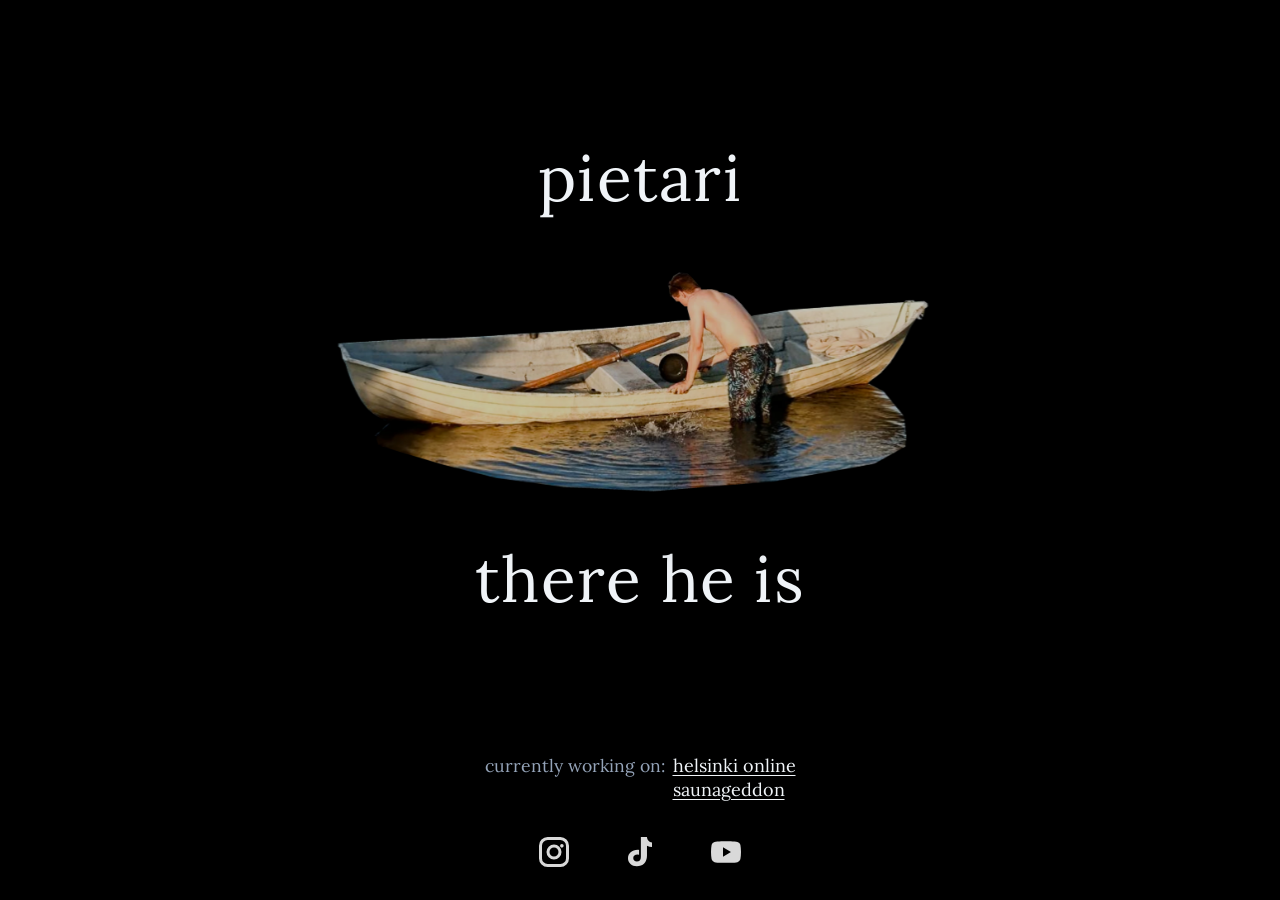
==== index.html @ 6bd4c36e "stuff" ====
<!doctype html>
<html lang="en">
  <head>
    <meta charset="UTF-8" />
    <link rel="icon" type="image/png" href="./assets/gfx/icon.webp" />
    <meta name="viewport" content="width=device-width, initial-scale=1.0" />
    <title>pietari.makes</title>
    <meta name="description" content="Silly Things - Portfolio & Projects">
    <link rel="preconnect" href="https://fonts.googleapis.com" />
    <link rel="preconnect" href="https://fonts.gstatic.com" crossorigin />
    <link href="https://fonts.googleapis.com/css2?family=Lora:wght@400;500&display=swap" rel="stylesheet" />
    <style>
      :root {
        --bg-color: #000;
        --card-bg: #152233;
        --text-main: #f0f4f8;
        --text-muted: #94a3b8;
        --accent: #64ffda;
      }

      html {
        scroll-behavior: smooth;
      }

      body {
        margin: 0;
        background-color: var(--bg-color);
        color: var(--text-main);
        font-family: 'Segoe UI', system-ui, -apple-system, sans-serif;
        overflow-x: hidden;
      }

      a { color: inherit; text-decoration: none; }

      #bg-overlay {
        position: fixed;
        top: 0;
        left: 0;
        width: 100%;
        height: 100%;
        background: #000;
        z-index: -1;
      }

      /* Navigation */
      nav {
        position: fixed;
        top: 0;
        width: 100%;
        padding: 1.5rem;
        display: flex;
        justify-content: center;
        gap: 2rem;
        z-index: 100;
        mix-blend-mode: exclusion;
      }
      
      nav a {
        font-weight: 700;
        text-transform: uppercase;
        letter-spacing: 0.1em;
        font-size: 0.9rem;
        opacity: 0.7;
        transition: opacity 0.2s;
      }
      
      nav a:hover { opacity: 1; text-decoration: underline; text-underline-offset: 4px; }

      .is-hidden {
        display: none !important;
      }

      /* Hero: rock fills space; first chapter title sits on the fold */
      .hero {
        min-height: 100vh;
        min-height: 100dvh;
        display: flex;
        flex-direction: column;
        align-items: center;
        justify-content: flex-start;
        position: relative;
        box-sizing: border-box;
        padding: 2rem 1rem max(1.5rem, env(safe-area-inset-bottom));
      }

      .hero-center {
        flex: 1 1 auto;
        display: flex;
        flex-direction: column;
        align-items: center;
        justify-content: center;
        gap: clamp(0.85rem, 2.5vh, 1.75rem);
        min-height: 0;
        width: 100%;
      }

      .hero-brand-top,
      .hero-brand-bottom {
        margin: 0;
        text-align: center;
        font-family: 'Lora', Georgia, 'Times New Roman', serif;
        font-weight: 400;
        letter-spacing: 0.02em;
        text-transform: lowercase;
        font-size: clamp(2.25rem, 5.5vw, 4rem);
        color: var(--text-main);
        line-height: 1.1;
      }

      .hero-image-wrap {
        display: flex;
        align-items: center;
        justify-content: center;
        width: 100%;
      }

      .hero-image {
        width: min(82vw, 620px);
        max-height: min(74vh, 760px);
        height: auto;
        object-fit: contain;
        cursor: pointer;
        filter: drop-shadow(0 18px 34px rgba(0,0,0,0.58));
        transform: rotateY(-4deg);
        transition: transform 0.3s ease, filter 0.3s ease;
      }

      .hero-image:hover {
        transform: rotateY(0deg) scale(1.02);
        filter: drop-shadow(0 22px 42px rgba(0,0,0,0.64));
      }

      .hero-social-links {
        flex-shrink: 0;
        display: flex;
        justify-content: center;
        gap: clamp(1.5rem, 3vw, 2.75rem);
        padding-top: clamp(1.5rem, 3vh, 2.5rem);
      }

      .hero-social-links a {
        display: flex;
        align-items: center;
        justify-content: center;
        padding: 0.35rem;
        color: #fff;
        opacity: 0.85;
        transition: opacity 0.2s ease, transform 0.2s ease;
      }

      .hero-social-links a:hover {
        opacity: 1;
        transform: translateY(-2px);
      }

      .hero-social-links svg {
        width: clamp(36px, 3.2vmin, 52px);
        height: clamp(36px, 3.2vmin, 52px);
        fill: currentColor;
      }

      .hero-current-work {
        flex-shrink: 0;
        display: flex;
        align-items: baseline;
        justify-content: center;
        gap: 0.5rem;
        margin-top: clamp(1.25rem, 3vh, 2rem);
        max-width: min(94vw, 44rem);
        font-family: 'Lora', Georgia, 'Times New Roman', serif;
        font-weight: 400;
        font-size: clamp(0.95rem, 1.5vw, 1.125rem);
        line-height: 1.35;
        color: var(--text-main);
        text-transform: lowercase;
      }

      .hero-current-work-label {
        margin: 0;
        flex-shrink: 0;
      }

      .hero-current-work-list {
        margin: -0.12em 0 0;
        padding: 0;
        list-style: none;
        display: flex;
        flex-direction: column;
        gap: 0.05rem;
        line-height: 1.3;
      }

      .hero-current-work-list a {
        text-decoration: underline;
        text-underline-offset: 3px;
      }

      .hero-current-work-list a:hover {
        opacity: 0.75;
      }

      .hero-chapter-title {
        flex-shrink: 0;
        margin: 0;
        max-width: min(92vw, 40rem);
        padding: 0 1.25rem 1rem;
        text-align: center;
        font-size: clamp(1.45rem, 4.2vw, 2.25rem);
        scroll-margin-top: 5rem;
      }

      /* Rock Animation Styles */
      .rock-stack {
        position: relative;
        width: min(90vw, 600px);
        aspect-ratio: 3 / 4;
        transition: transform 0.1s;
        cursor: pointer;
      }

      .rock-layer {
        position: absolute;
        inset: 0;
        width: 100%;
        height: 100%;
        object-fit: contain;
        pointer-events: none;
        will-change: transform;
      }

      #rock-bg {
        opacity: 0.925;
        mix-blend-mode: screen;
        --hue: 0deg;
        filter: hue-rotate(var(--hue));
      }

      #rock-main {
        opacity: 1;
        pointer-events: auto;
        transition: transform 0.3s cubic-bezier(0.175, 0.885, 0.32, 1.275);
      }

      .rock-stack:hover #rock-main {
        transform: scale(1.05) rotate(2deg);
      }

      #rock-light {
        opacity: 0.6;
        mix-blend-mode: screen;
        --hue: 0deg;
        filter: hue-rotate(var(--hue));
        transition: transform 0.3s cubic-bezier(0.175, 0.885, 0.32, 1.275);
      }

      .rock-stack:hover #rock-light {
        transform: scale(1.15);
      }

      /* About Section */
      .about-container {
        display: flex;
        flex-direction: column;
        align-items: center;
        text-align: center;
        gap: 2.5rem;
        padding: 2rem 0 1rem;
        position: relative;
      }

      .about-text {
        max-width: 36rem;
        z-index: 1;
      }

      .about-image {
        display: flex;
        justify-content: center;
        perspective: 1000px;
      }

      .about-image img {
        max-width: min(100%, 620px);
        height: auto;
        filter: drop-shadow(0 10px 20px rgba(0,0,0,0.5));
        transform: rotateY(-5deg);
        transition: transform 0.3s;
      }

      .about-image img:hover {
        transform: rotateY(0deg) scale(1.02);
      }

      /* Main Content */
      .container {
        max-width: 1200px;
        margin: 0 auto;
        padding: 0 2rem;
      }

      section {
        padding: 6rem 0;
        scroll-margin-top: 5rem;
      }

      #about {
        padding-bottom: 2rem;
      }

      #contact {
        padding-top: 2rem;
        padding-bottom: 2rem;
      }

      #vision {
        padding: 0;
        scroll-margin-top: 5rem;
      }

      .vision-chapter-body {
        padding-top: 0;
        padding-bottom: 4rem;
      }

      .vision-prose {
        max-width: 42rem;
        margin-left: auto;
        margin-right: auto;
        text-align: center;
      }

      .vision-prose p + p {
        margin-top: 1.25rem;
      }

      .vision-prose h2:not(:first-child) {
        margin-top: 3rem;
      }

      h2 {
        font-size: clamp(2rem, 5vw, 3.5rem);
        margin-bottom: 2rem;
        text-align: center;
        background: linear-gradient(to right, #fff, #94a3b8);
        -webkit-background-clip: text;
        background-clip: text;
        -webkit-text-fill-color: transparent;
      }

      p {
        line-height: 1.6;
        color: var(--text-muted);
        font-size: 1.1rem;
      }

      section p {
        text-align: center;
      }

      #projects h3 {
        text-align: center;
      }

      /* Project Grid */
      .project-grid {
        display: flex;
        flex-wrap: wrap;
        justify-content: center;
        gap: 2rem;
      }

      .project-card {
        flex: 1 1 280px;
        max-width: 400px;
        background: var(--card-bg);
        border-radius: 12px;
        overflow: hidden;
        border: 1px solid rgba(255,255,255,0.05);
        transition: transform 0.3s, box-shadow 0.3s;
      }

      .project-card:hover {
        transform: translateY(-10px);
        box-shadow: 0 20px 40px rgba(0,0,0,0.3);
        border-color: rgba(255,255,255,0.1);
      }

      .card-image {
        height: 200px;
        background: #000;
        overflow: hidden;
      }

      .card-image img {
        width: 100%;
        height: 100%;
        object-fit: cover;
        transition: transform 0.5s;
      }

      .project-card:hover .card-image img {
        transform: scale(1.1);
      }

      .card-content {
        padding: 1.5rem;
        text-align: center;
      }

      .card-title {
        font-size: 1.4rem;
        margin: 0 0 0.5rem 0;
        color: #fff;
      }

      .past-projects-title {
        margin: 3.5rem 0 0.85rem 0;
        font-size: 1rem;
        font-weight: 600;
        letter-spacing: 0.12em;
        text-transform: uppercase;
        color: rgba(255, 255, 255, 0.55);
        text-align: center;
      }

      .past-projects {
        display: grid;
        grid-template-columns: repeat(4, minmax(0, 1fr));
        gap: 0.5rem;
        max-width: 56rem;
        margin-left: auto;
        margin-right: auto;
      }

      @media (max-width: 700px) {
        .past-projects {
          grid-template-columns: repeat(2, minmax(0, 1fr));
        }
      }

      .past-cell {
        display: flex;
        flex-direction: column;
        gap: 0.45rem;
        transition: transform 0.2s ease;
      }

      .past-cell:hover {
        transform: translateY(-2px);
      }

      .past-cell-media {
        aspect-ratio: 4 / 3;
        display: flex;
        align-items: center;
        justify-content: center;
        min-height: 0;
        cursor: pointer;
        border-radius: 4px;
      }

      .past-cell-media:focus-visible {
        outline: 2px solid var(--accent);
        outline-offset: 3px;
      }

      .past-cell-media img {
        max-width: 100%;
        max-height: 100%;
        width: auto;
        height: auto;
        object-fit: contain;
        display: block;
      }

      .past-cell-caption {
        margin: 0;
        font-size: 0.82rem;
        line-height: 1.4;
        color: var(--text-muted);
        text-align: center;
      }

      .social-links {
        margin-top: 2rem;
        display: flex;
        justify-content: center;
        gap: 1.5rem;
      }
      
      .social-links a {
        display: flex;
        align-items: center;
        justify-content: center;
        color: #fff;
        opacity: 0.85;
        transition: opacity 0.2s ease, transform 0.2s ease;
      }
      
      .social-links a:hover {
        opacity: 1;
        transform: translateY(-2px);
      }

      .social-links svg {
        width: 24px;
        height: 24px;
        fill: currentColor;
      }

      .text-break-image {
        margin: 3rem 0;
        border-radius: 12px;
        overflow: hidden;
        box-shadow: 0 10px 30px rgba(0,0,0,0.3);
      }

      .text-break-image img {
        width: 100%;
        display: block;
        height: auto;
      }

      .past-lightbox {
        position: fixed;
        inset: 0;
        z-index: 200;
        display: flex;
        align-items: center;
        justify-content: center;
        padding: min(2rem, 4vw);
        background: rgba(5, 10, 18, 0.92);
        backdrop-filter: blur(6px);
        opacity: 0;
        visibility: hidden;
        transition: opacity 0.22s ease, visibility 0.22s ease;
        box-sizing: border-box;
      }

      .past-lightbox.is-open {
        opacity: 1;
        visibility: visible;
      }

      .past-lightbox img {
        max-width: min(96vw, 1600px);
        max-height: min(92vh, 1200px);
        width: auto;
        height: auto;
        object-fit: contain;
        border-radius: 4px;
        box-shadow: 0 20px 60px rgba(0, 0, 0, 0.55);
      }

      .past-lightbox-close {
        position: fixed;
        top: 1rem;
        right: 1rem;
        z-index: 201;
        width: 44px;
        height: 44px;
        border: none;
        border-radius: 50%;
        background: rgba(255, 255, 255, 0.12);
        color: #fff;
        font-size: 1.5rem;
        line-height: 1;
        cursor: pointer;
        display: flex;
        align-items: center;
        justify-content: center;
        transition: background 0.2s ease, transform 0.15s ease;
      }

      .past-lightbox-close:hover {
        background: rgba(255, 255, 255, 0.22);
      }

      .past-lightbox-close:focus-visible {
        outline: 2px solid var(--accent);
        outline-offset: 2px;
      }

    </style>
  </head>
  <body>
    <div id="bg-overlay"></div>

    <nav class="is-hidden">
      <a href="#vision">Vision</a>
      <a href="#projects">Projects</a>
      <a href="#about">About</a>
      <a href="#contact">Contact</a>
    </nav>

    <section id="vision" aria-labelledby="things-heading">
      <div class="hero">
        <div class="hero-center">
          <p class="hero-brand-top">pietari</p>
          <div class="hero-image-wrap">
            <img id="hero-image" class="hero-image" src="./assets/gfx/boatpic.webp" alt="Me in a boat">
          </div>
          <p class="hero-brand-bottom">there he is</p>
        </div>
        <div class="hero-current-work">
          <p class="hero-current-work-label">currently working on:</p>
          <ul class="hero-current-work-list">
            <li><a href="https://www.helsinkionlinegame.com" target="_blank" rel="noopener noreferrer">Helsinki Online</a></li>
            <li><a href="https://store.steampowered.com/app/3408560/Saunageddon/" target="_blank" rel="noopener noreferrer">Saunageddon</a></li>
          </ul>
        </div>
        <div class="hero-social-links" aria-label="Social links">
          <a href="https://www.instagram.com/pietari.makes/" target="_blank" rel="noopener noreferrer" aria-label="Instagram">
            <svg viewBox="0 0 24 24" aria-hidden="true"><path d="M7.75 2h8.5A5.76 5.76 0 0 1 22 7.75v8.5A5.76 5.76 0 0 1 16.25 22h-8.5A5.76 5.76 0 0 1 2 16.25v-8.5A5.76 5.76 0 0 1 7.75 2Zm0 2A3.75 3.75 0 0 0 4 7.75v8.5A3.75 3.75 0 0 0 7.75 20h8.5A3.75 3.75 0 0 0 20 16.25v-8.5A3.75 3.75 0 0 0 16.25 4h-8.5ZM12 7a5 5 0 1 1 0 10 5 5 0 0 1 0-10Zm0 2a3 3 0 1 0 0 6 3 3 0 0 0 0-6Zm5.25-2.3a1.2 1.2 0 1 1 0 2.4 1.2 1.2 0 0 1 0-2.4Z"/></svg>
          </a>
          <a href="https://www.tiktok.com/@pietari.makes" target="_blank" rel="noopener noreferrer" aria-label="TikTok">
            <svg viewBox="0 0 24 24" aria-hidden="true"><path d="M16.6 2c.25 2.18 1.46 3.48 3.4 3.62v3.12a7.1 7.1 0 0 1-3.35-.92v6.74c0 4.3-2.66 7.02-6.8 7.02-3.36 0-5.85-2.21-5.85-5.34 0-3.36 2.63-5.72 6.45-5.72.35 0 .65.03.93.08v3.2a4.3 4.3 0 0 0-1.08-.14c-1.7 0-2.8.92-2.8 2.38 0 1.34.98 2.26 2.38 2.26 1.72 0 2.7-.95 2.7-3.02V2h4.02Z"/></svg>
          </a>
          <a href="https://www.youtube.com/@irateip" target="_blank" rel="noopener noreferrer" aria-label="YouTube">
            <svg viewBox="0 0 24 24" aria-hidden="true"><path d="M21.58 7.19a2.74 2.74 0 0 0-1.93-1.94C17.95 4.8 12 4.8 12 4.8s-5.95 0-7.65.45a2.74 2.74 0 0 0-1.93 1.94A28.4 28.4 0 0 0 2 12a28.4 28.4 0 0 0 .42 4.81 2.74 2.74 0 0 0 1.93 1.94c1.7.45 7.65.45 7.65.45s5.95 0 7.65-.45a2.74 2.74 0 0 0 1.93-1.94A28.4 28.4 0 0 0 22 12a28.4 28.4 0 0 0-.42-4.81ZM10 15.2V8.8l5.3 3.2L10 15.2Z"/></svg>
          </a>
        </div>
        <h2 id="things-heading" class="hero-chapter-title is-hidden">..But what are the things?</h2>
      </div>

      <div class="container vision-chapter-body is-hidden">
        <div class="vision-prose">
          <p>They're quite unconventional video games.</p>
          <p>One is a sauna game.</p>
          <p>The other one you play as a bird, living in Helsinki. You try to make up for the actions of your fellow geese.</p>

          <h2 id="silly-heading">Why are they silly?</h2>
          <p>Neither is a smart product decision. Both took way longer than made sense.</p>
          <p>And really I feel that they'd be more of a hit among aliens, but maybe not so on this planet.</p>
        </div>
      </div>
    </section>

    <div class="container">
      
      <section id="projects" class="is-hidden">
        <h2>Projects</h2>
        
        <h3 style="color: #fff; margin-bottom: 1rem; font-size: 1.4rem;">Currently Working On</h3>
        <div class="project-grid">
          
          <article class="project-card">
            <div class="card-image">
              <img src="./assets/helsinkionline/logo.png" alt="Helsinki Online">
            </div>
            <div class="card-content">
              <h3 class="card-title">Helsinki Online</h3>
              <p><a href="https://www.helsinkionlinegame.com" target="_blank" rel="noopener noreferrer" style="text-decoration: underline; color: var(--accent);">www.helsinkionlinegame.com</a></p>
            </div>
          </article>

          <article class="project-card">
            <div class="card-image">
              <img src="./assets/saunagame.jpg" alt="Saunageddon">
            </div>
            <div class="card-content">
              <h3 class="card-title">Saunageddon</h3>
              <p><a href="https://store.steampowered.com/app/3408560/Saunageddon/" target="_blank" rel="noopener noreferrer" style="text-decoration: underline; color: var(--accent);">Wishlist on Steam</a></p>
            </div>
          </article>

        </div>

        <h3 class="past-projects-title">Past projects</h3>
        <div class="past-projects" aria-label="Past projects">
          <div class="past-cell">
            <div class="past-cell-media"><img src="./assets/korvasieni.png" alt="Korvasieni"></div>
            <p class="past-cell-caption">My first website.</p>
          </div>
          <div class="past-cell">
            <div class="past-cell-media"><img src="./assets/3d_art.PNG" alt="3D art"></div>
            <p class="past-cell-caption">I then started making 3D art.</p>
          </div>
          <div class="past-cell">
            <div class="past-cell-media"><img src="./assets/marsgame.png" alt="Mars game"></div>
            <p class="past-cell-caption">I then started making mobile games.</p>
          </div>
          <div class="past-cell">
            <div class="past-cell-media"><img src="./assets/tradegame.png" alt="Trade game"></div>
            <p class="past-cell-caption">I started becoming very interested in procedural generation.</p>
          </div>
          <div class="past-cell">
            <div class="past-cell-media"><img src="./assets/airship.jpg" alt="Airship arena"></div>
            <p class="past-cell-caption">I managed to publish a real game.</p>
          </div>
          <div class="past-cell">
            <div class="past-cell-media"><img src="./assets/helsinkimine.png" alt="Helsinki mine"></div>
            <p class="past-cell-caption">I got into 3D city models.</p>
          </div>
          <div class="past-cell">
            <div class="past-cell-media"><img src="./assets/kaupunkipalapelinews.png" alt="Kaupunkipalapeli news"></div>
            <p class="past-cell-caption">I made a business out of 3D city models.</p>
          </div>
          <div class="past-cell">
            <div class="past-cell-media"><img src="./assets/kaupunkipalapelit2.jpg" alt="Kaupunkipalapelit"></div>
            <p class="past-cell-caption">But creating physical products is a lot of work.</p>
          </div>
        </div>
      </section>

      <section id="about" class="is-hidden">
        <div class="about-container">
          <div class="about-image">
            <img src="./assets/gfx/boatpic.webp" alt="Me in a boat">
          </div>
        </div>
      </section>

      <section id="contact" class="is-hidden" style="text-align: center;">
        <h2>Get in Touch</h2>
        <p style="margin: 1rem 0; font-weight: 500; color: #fff;">sillythingsxyz@gmail.com</p>
        <a href="mailto:sillythingsxyz@gmail.com" style="display: inline-block; background: #fff; color: #000; padding: 1rem 2rem; border-radius: 30px; font-weight: bold; margin-top: 0.5rem;">Email Me</a>
        
        <div class="social-links">
          <a href="https://www.linkedin.com/feed/" target="_blank" rel="noopener noreferrer" aria-label="LinkedIn">
            <svg viewBox="0 0 24 24"><path d="M19 0h-14c-2.761 0-5 2.239-5 5v14c0 2.761 2.239 5 5 5h14c2.762 0 5-2.239 5-5v-14c0-2.761-2.238-5-5-5zm-11 19h-3v-11h3v11zm-1.5-12.268c-.966 0-1.75-.79-1.75-1.764s.784-1.764 1.75-1.764 1.75.79 1.75 1.764-.783 1.764-1.75 1.764zm13.5 12.268h-3v-5.604c0-3.368-4-3.113-4 0v5.604h-3v-11h3v1.765c1.396-2.586 7-2.777 7 2.476v6.759z"/></svg>
          </a>
          <a href="https://www.youtube.com/@SillyThingsXYZ" target="_blank" rel="noopener noreferrer" aria-label="YouTube">
            <svg viewBox="0 0 24 24"><path d="M19.615 3.184c-3.604-.246-11.631-.245-15.23 0-3.897.266-4.356 2.62-4.385 8.816.029 6.185.484 8.549 4.385 8.816 3.6.245 11.626.246 15.23 0 3.897-.266 4.356-2.62 4.385-8.816-.029-6.185-.484-8.549-4.385-8.816zm-10.615 12.816v-8l8 3.993-8 4.007z"/></svg>
          </a>
        </div>
      </section>

    </div>

    <div id="past-lightbox" class="past-lightbox" role="dialog" aria-modal="true" aria-label="Enlarged project image" hidden>
      <button type="button" class="past-lightbox-close" aria-label="Close">&times;</button>
      <img id="past-lightbox-img" alt="">
    </div>

    <script>
      // Past project image lightbox
      (function() {
        const lightbox = document.getElementById('past-lightbox');
        const lightboxImg = document.getElementById('past-lightbox-img');
        const closeBtn = lightbox && lightbox.querySelector('.past-lightbox-close');
        if (!lightbox || !lightboxImg || !closeBtn) return;

        function openLightbox(src, alt) {
          lightboxImg.src = src;
          lightboxImg.alt = alt || '';
          lightbox.hidden = false;
          lightbox.classList.add('is-open');
          document.body.style.overflow = 'hidden';
          closeBtn.focus();
        }

        function closeLightbox() {
          lightbox.classList.remove('is-open');
          lightbox.hidden = true;
          lightboxImg.removeAttribute('src');
          lightboxImg.alt = '';
          document.body.style.overflow = '';
        }

        document.querySelectorAll('.past-cell-media').forEach(function(wrap) {
          const img = wrap.querySelector('img');
          if (!img) return;

          wrap.setAttribute('role', 'button');
          wrap.tabIndex = 0;
          wrap.setAttribute('aria-label', 'Enlarge image: ' + (img.getAttribute('alt') || 'past project'));

          function activate() {
            openLightbox(img.getAttribute('src') || '', img.getAttribute('alt') || '');
          }

          wrap.addEventListener('click', function() {
            activate();
          });

          wrap.addEventListener('keydown', function(e) {
            if (e.key === 'Enter' || e.key === ' ') {
              e.preventDefault();
              activate();
            }
          });
        });

        closeBtn.addEventListener('click', closeLightbox);

        lightbox.addEventListener('click', function(e) {
          if (e.target === lightbox) closeLightbox();
        });

        document.addEventListener('keydown', function(e) {
          if (e.key === 'Escape' && lightbox.classList.contains('is-open')) {
            closeLightbox();
          }
        });
      })();

      // Hero image scroll cue
      (function() {
        const heroImage = document.getElementById('hero-image');
        if (!heroImage) return;

        heroImage.addEventListener('click', () => {
          const title = document.getElementById('things-heading');
          if (title) {
            title.scrollIntoView({ behavior: 'smooth', block: 'start' });
          }
        });
      })();

      // Rock Animation Script (Preserved & Adapted)
      (function() {
        const rockStack = document.getElementById('rock-stack');
        const rockMain = document.getElementById('rock-main');
        const glowBg = document.getElementById('rock-bg');
        const glowLight = document.getElementById('rock-light');
        
        if (!rockStack || !rockMain || !glowBg || !glowLight) return;

        // Click: bring first chapter title into view; prose follows right below in the page
        rockStack.addEventListener('click', () => {
          const title = document.getElementById('things-heading');
          if (title) {
            title.scrollIntoView({ behavior: 'smooth', block: 'start' });
          }
        });

        let start = performance.now();
        let flickerSeed = Math.random() * 1000;
        let currentIntensity = 0.2;

        function tick(now){
          const t = (now - start) / 1000;
          const baseHue = (t * 40) % 360;
          const hueBg = baseHue + 110;
          const hueLight = baseHue + 130;

          // Flicker logic
          const flickerT = t * 0.6 + flickerSeed;
          const n1 = Math.sin(flickerT * 5.0) * 0.5 + 0.5;
          const n2 = Math.sin(flickerT * 9.1 + 1.7) * 0.5 + 0.5;
          const n3 = Math.sin(flickerT * 13.7 + 0.4) * 0.5 + 0.5;
          const combined = (n1 * 0.5 + n2 * 0.3 + n3 * 0.2);
          const targetIntensity = 0.04 + combined * 0.36;

          currentIntensity += (targetIntensity - currentIntensity) * 0.12;

          const intensityBg = currentIntensity * 0.8;
          const intensityLight = currentIntensity * 1.1;

          glowBg.style.setProperty('--hue', hueBg + 'deg');
          glowLight.style.setProperty('--hue', hueLight + 'deg');
          glowBg.style.opacity = Math.min(1, 0.925 + intensityBg).toFixed(3);
          glowLight.style.opacity = Math.min(1, 0.6 + intensityLight).toFixed(3);

          requestAnimationFrame(tick);
        }

        requestAnimationFrame(tick);
      })();
    </script>
  </body>
</html>
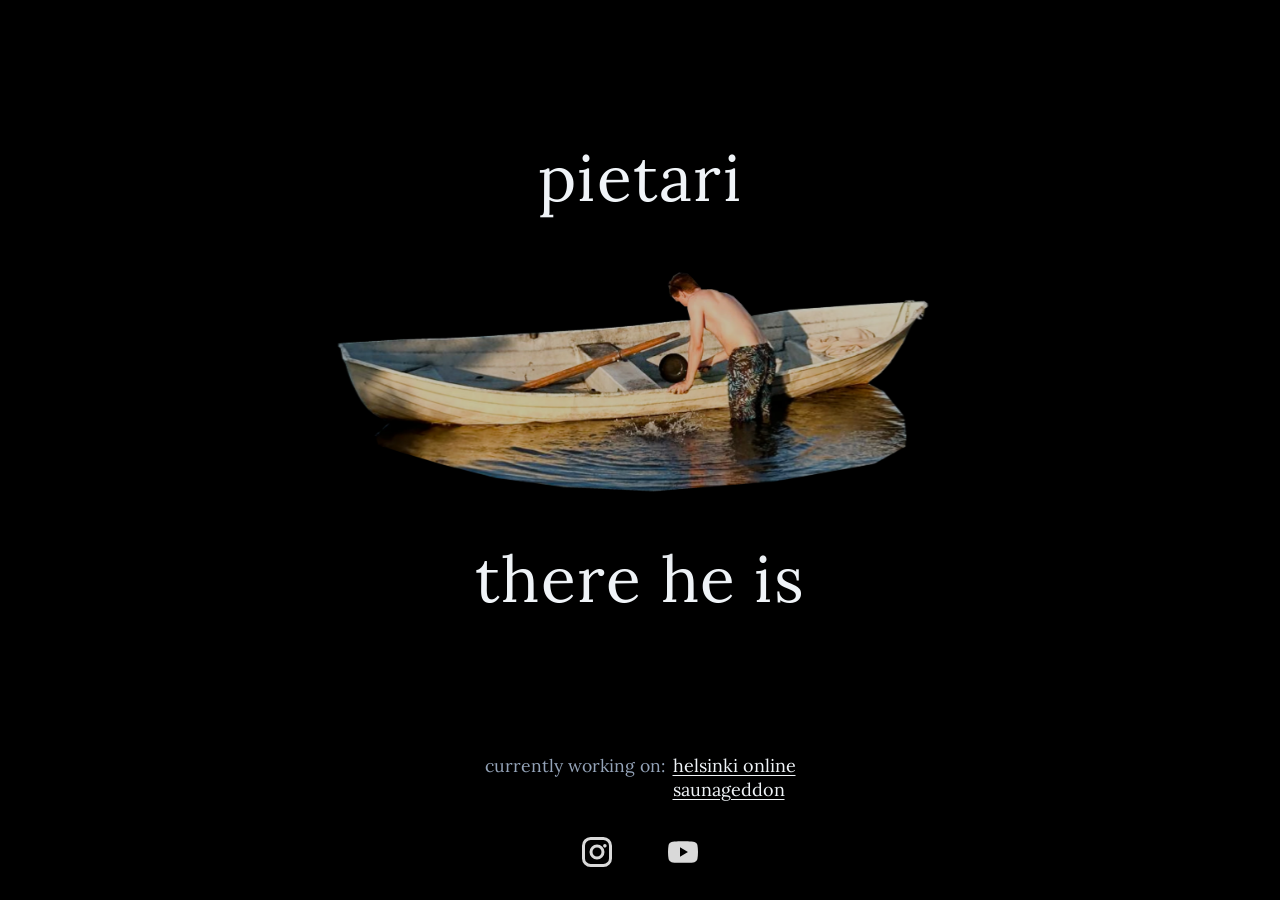
==== commit b40a47ab: "stuff" ====
--- a/index.html
+++ b/index.html
@@ -5,7 +5,7 @@
     <link rel="icon" type="image/png" href="./assets/gfx/icon.webp" />
     <meta name="viewport" content="width=device-width, initial-scale=1.0" />
     <title>pietari.makes</title>
-    <meta name="description" content="Silly Things - Portfolio & Projects">
+    <meta name="description" content="pietari — games and projects">
     <link rel="preconnect" href="https://fonts.googleapis.com" />
     <link rel="preconnect" href="https://fonts.gstatic.com" crossorigin />
     <link href="https://fonts.googleapis.com/css2?family=Lora:wght@400;500&display=swap" rel="stylesheet" />
@@ -610,11 +610,8 @@
           </ul>
         </div>
         <div class="hero-social-links" aria-label="Social links">
-          <a href="https://www.instagram.com/pietari.makes/" target="_blank" rel="noopener noreferrer" aria-label="Instagram">
+          <a href="https://www.instagram.com/pietari.xyz/" target="_blank" rel="noopener noreferrer" aria-label="Instagram">
             <svg viewBox="0 0 24 24" aria-hidden="true"><path d="M7.75 2h8.5A5.76 5.76 0 0 1 22 7.75v8.5A5.76 5.76 0 0 1 16.25 22h-8.5A5.76 5.76 0 0 1 2 16.25v-8.5A5.76 5.76 0 0 1 7.75 2Zm0 2A3.75 3.75 0 0 0 4 7.75v8.5A3.75 3.75 0 0 0 7.75 20h8.5A3.75 3.75 0 0 0 20 16.25v-8.5A3.75 3.75 0 0 0 16.25 4h-8.5ZM12 7a5 5 0 1 1 0 10 5 5 0 0 1 0-10Zm0 2a3 3 0 1 0 0 6 3 3 0 0 0 0-6Zm5.25-2.3a1.2 1.2 0 1 1 0 2.4 1.2 1.2 0 0 1 0-2.4Z"/></svg>
-          </a>
-          <a href="https://www.tiktok.com/@pietari.makes" target="_blank" rel="noopener noreferrer" aria-label="TikTok">
-            <svg viewBox="0 0 24 24" aria-hidden="true"><path d="M16.6 2c.25 2.18 1.46 3.48 3.4 3.62v3.12a7.1 7.1 0 0 1-3.35-.92v6.74c0 4.3-2.66 7.02-6.8 7.02-3.36 0-5.85-2.21-5.85-5.34 0-3.36 2.63-5.72 6.45-5.72.35 0 .65.03.93.08v3.2a4.3 4.3 0 0 0-1.08-.14c-1.7 0-2.8.92-2.8 2.38 0 1.34.98 2.26 2.38 2.26 1.72 0 2.7-.95 2.7-3.02V2h4.02Z"/></svg>
           </a>
           <a href="https://www.youtube.com/@irateip" target="_blank" rel="noopener noreferrer" aria-label="YouTube">
             <svg viewBox="0 0 24 24" aria-hidden="true"><path d="M21.58 7.19a2.74 2.74 0 0 0-1.93-1.94C17.95 4.8 12 4.8 12 4.8s-5.95 0-7.65.45a2.74 2.74 0 0 0-1.93 1.94A28.4 28.4 0 0 0 2 12a28.4 28.4 0 0 0 .42 4.81 2.74 2.74 0 0 0 1.93 1.94c1.7.45 7.65.45 7.65.45s5.95 0 7.65-.45a2.74 2.74 0 0 0 1.93-1.94A28.4 28.4 0 0 0 22 12a28.4 28.4 0 0 0-.42-4.81ZM10 15.2V8.8l5.3 3.2L10 15.2Z"/></svg>
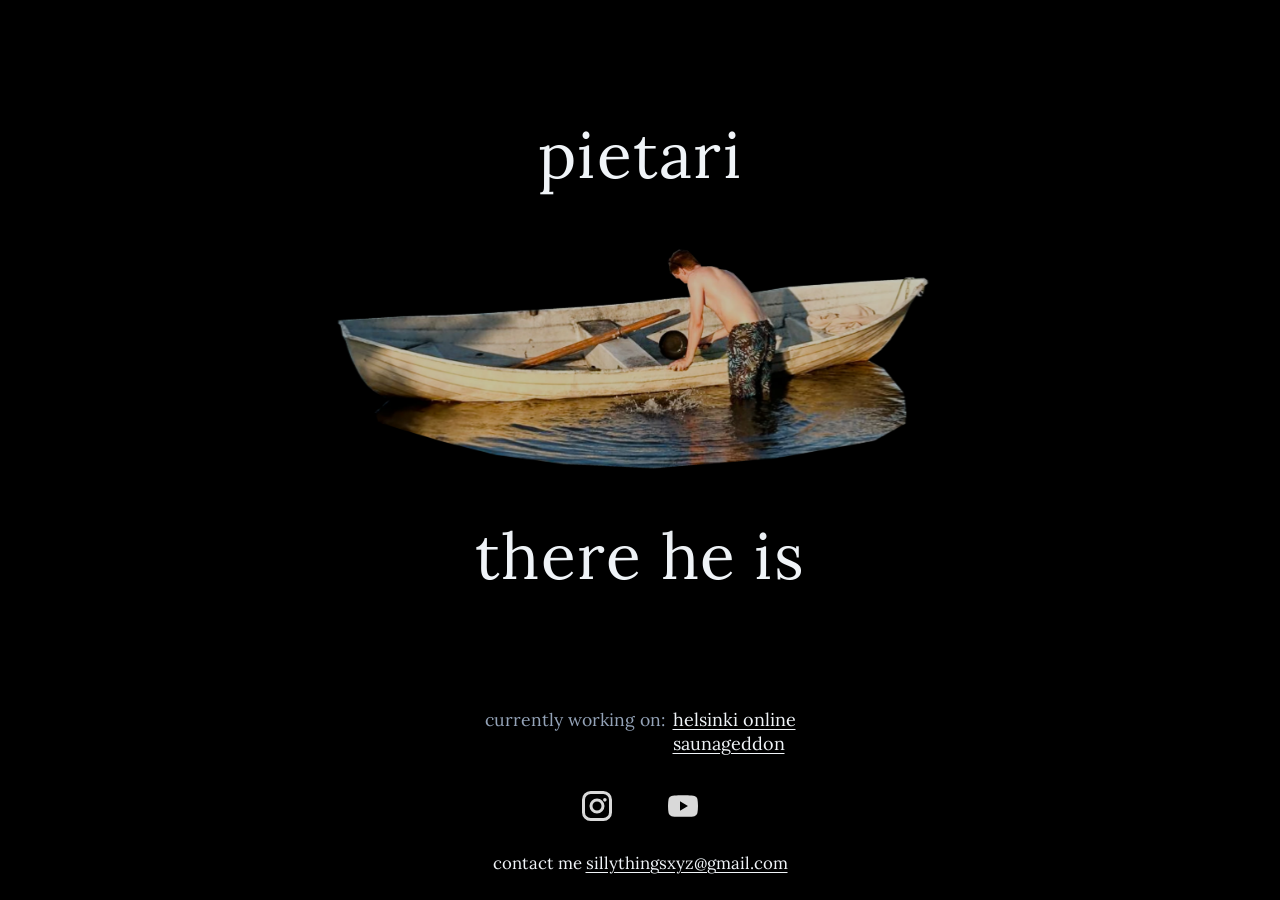
==== commit 4a411f1c: "stuff" ====
--- a/index.html
+++ b/index.html
@@ -159,6 +159,26 @@
         fill: currentColor;
       }
 
+      .hero-contact {
+        flex-shrink: 0;
+        margin: clamp(1rem, 2.5vh, 1.75rem) 0 0;
+        font-family: 'Lora', Georgia, 'Times New Roman', serif;
+        font-size: clamp(0.9rem, 1.4vw, 1.05rem);
+        line-height: 1.4;
+        color: var(--text-main);
+        text-align: center;
+        text-transform: lowercase;
+      }
+
+      .hero-contact a {
+        text-decoration: underline;
+        text-underline-offset: 3px;
+      }
+
+      .hero-contact a:hover {
+        color: var(--accent);
+      }
+
       .hero-current-work {
         flex-shrink: 0;
         display: flex;
@@ -617,6 +637,7 @@
             <svg viewBox="0 0 24 24" aria-hidden="true"><path d="M21.58 7.19a2.74 2.74 0 0 0-1.93-1.94C17.95 4.8 12 4.8 12 4.8s-5.95 0-7.65.45a2.74 2.74 0 0 0-1.93 1.94A28.4 28.4 0 0 0 2 12a28.4 28.4 0 0 0 .42 4.81 2.74 2.74 0 0 0 1.93 1.94c1.7.45 7.65.45 7.65.45s5.95 0 7.65-.45a2.74 2.74 0 0 0 1.93-1.94A28.4 28.4 0 0 0 22 12a28.4 28.4 0 0 0-.42-4.81ZM10 15.2V8.8l5.3 3.2L10 15.2Z"/></svg>
           </a>
         </div>
+        <p class="hero-contact">contact me <a href="mailto:sillythingsxyz@gmail.com">sillythingsxyz@gmail.com</a></p>
         <h2 id="things-heading" class="hero-chapter-title is-hidden">..But what are the things?</h2>
       </div>
 
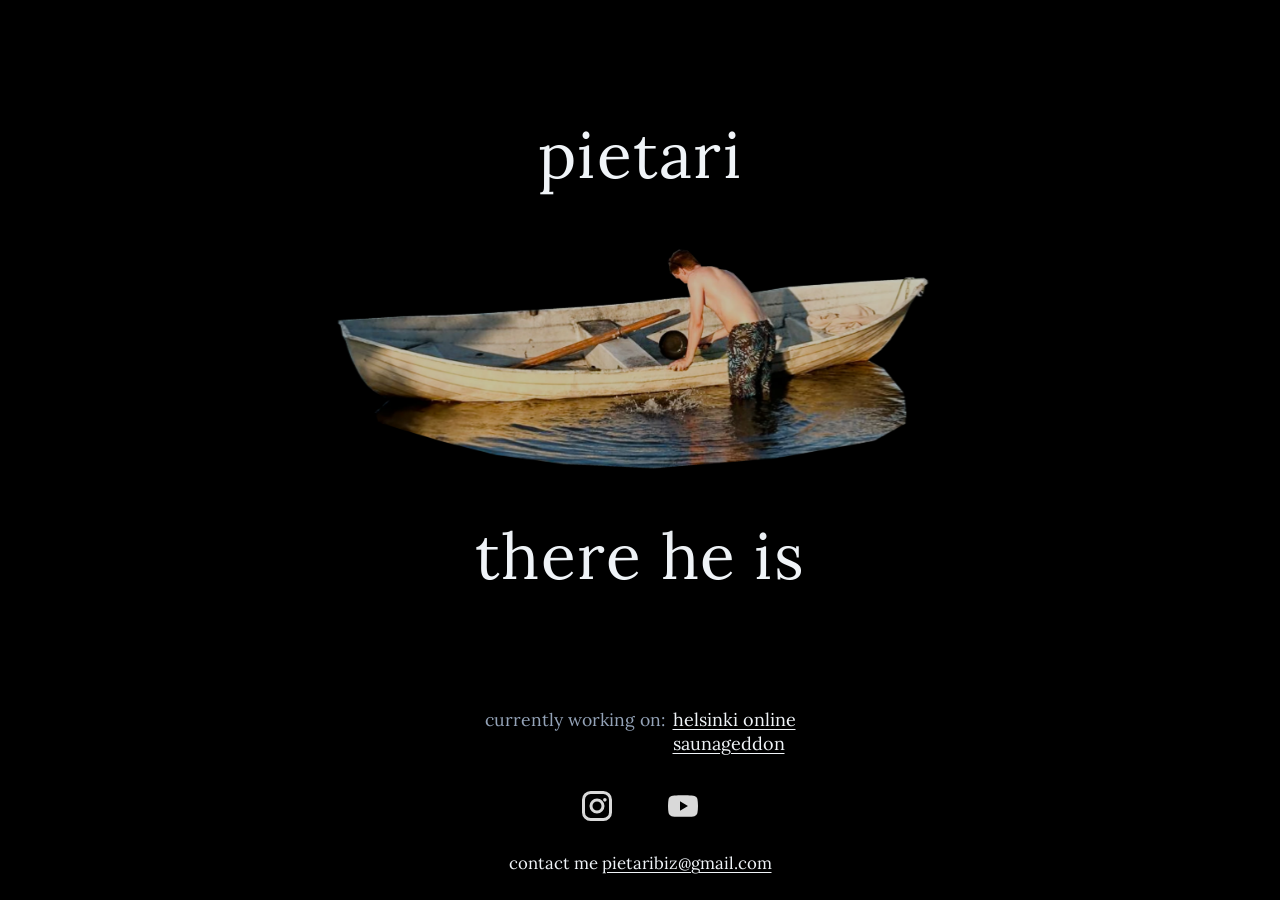
==== commit 47cd19ea: "stuff" ====
--- a/index.html
+++ b/index.html
@@ -637,7 +637,7 @@
             <svg viewBox="0 0 24 24" aria-hidden="true"><path d="M21.58 7.19a2.74 2.74 0 0 0-1.93-1.94C17.95 4.8 12 4.8 12 4.8s-5.95 0-7.65.45a2.74 2.74 0 0 0-1.93 1.94A28.4 28.4 0 0 0 2 12a28.4 28.4 0 0 0 .42 4.81 2.74 2.74 0 0 0 1.93 1.94c1.7.45 7.65.45 7.65.45s5.95 0 7.65-.45a2.74 2.74 0 0 0 1.93-1.94A28.4 28.4 0 0 0 22 12a28.4 28.4 0 0 0-.42-4.81ZM10 15.2V8.8l5.3 3.2L10 15.2Z"/></svg>
           </a>
         </div>
-        <p class="hero-contact">contact me <a href="mailto:sillythingsxyz@gmail.com">sillythingsxyz@gmail.com</a></p>
+        <p class="hero-contact">contact me <a href="mailto:pietaribiz@gmail.com">pietaribiz@gmail.com</a></p>
         <h2 id="things-heading" class="hero-chapter-title is-hidden">..But what are the things?</h2>
       </div>
 
@@ -731,8 +731,8 @@
 
       <section id="contact" class="is-hidden" style="text-align: center;">
         <h2>Get in Touch</h2>
-        <p style="margin: 1rem 0; font-weight: 500; color: #fff;">sillythingsxyz@gmail.com</p>
-        <a href="mailto:sillythingsxyz@gmail.com" style="display: inline-block; background: #fff; color: #000; padding: 1rem 2rem; border-radius: 30px; font-weight: bold; margin-top: 0.5rem;">Email Me</a>
+        <p style="margin: 1rem 0; font-weight: 500; color: #fff;">pietaribiz@gmail.com</p>
+        <a href="mailto:pietaribiz@gmail.com" style="display: inline-block; background: #fff; color: #000; padding: 1rem 2rem; border-radius: 30px; font-weight: bold; margin-top: 0.5rem;">Email Me</a>
         
         <div class="social-links">
           <a href="https://www.linkedin.com/feed/" target="_blank" rel="noopener noreferrer" aria-label="LinkedIn">
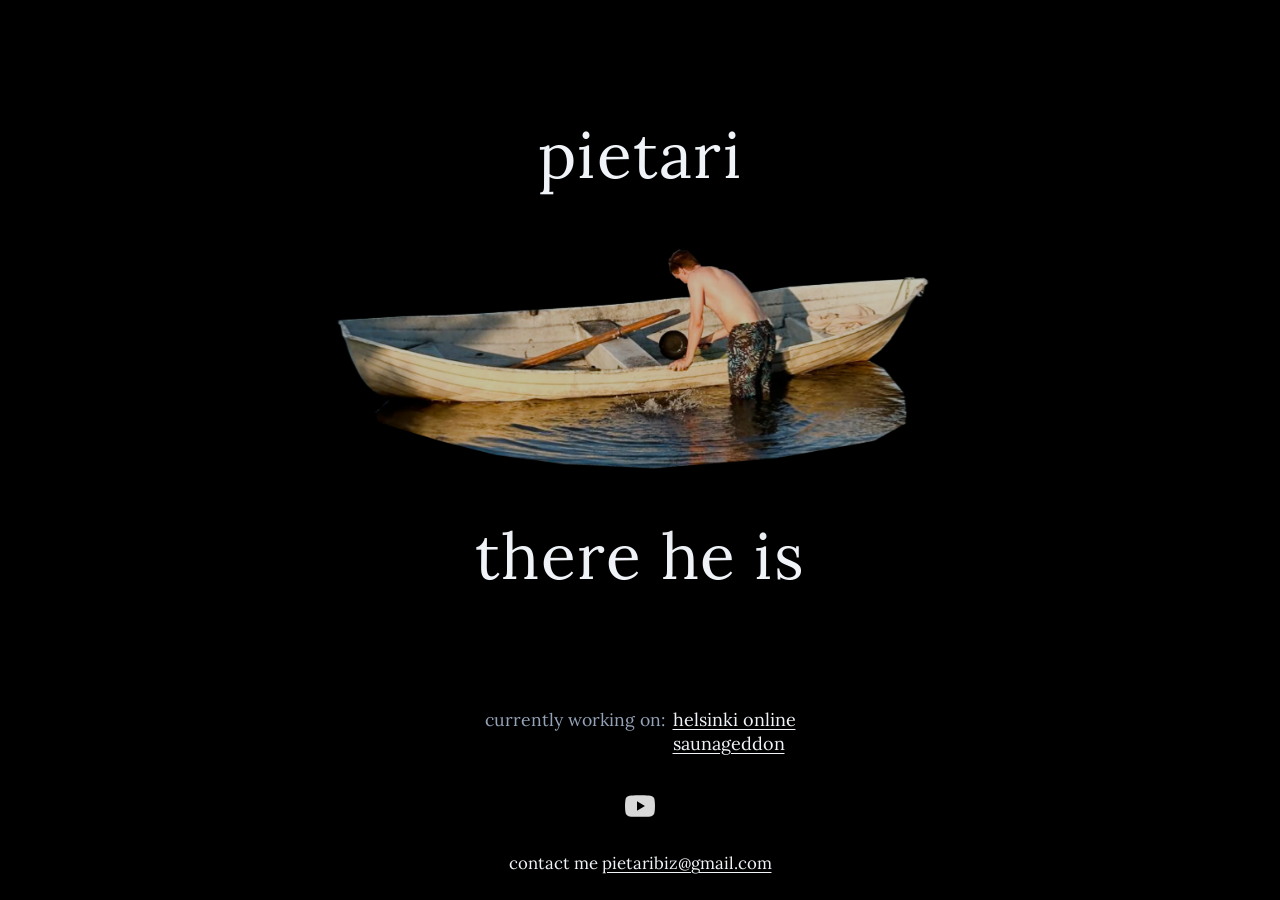
==== commit 7da7e521: "stuff" ====
--- a/index.html
+++ b/index.html
@@ -4,8 +4,12 @@
     <meta charset="UTF-8" />
     <link rel="icon" type="image/png" href="./assets/gfx/icon.webp" />
     <meta name="viewport" content="width=device-width, initial-scale=1.0" />
-    <title>pietari.makes</title>
-    <meta name="description" content="pietari — games and projects">
+    <title>pietari.xyz</title>
+    <meta name="description" content="pietari.xyz — games and projects">
+    <meta property="og:title" content="pietari.xyz">
+    <meta property="og:description" content="pietari.xyz — games and projects">
+    <meta property="og:type" content="website">
+    <meta property="og:url" content="https://pietari.xyz/">
     <link rel="preconnect" href="https://fonts.googleapis.com" />
     <link rel="preconnect" href="https://fonts.gstatic.com" crossorigin />
     <link href="https://fonts.googleapis.com/css2?family=Lora:wght@400;500&display=swap" rel="stylesheet" />
@@ -630,9 +634,6 @@
           </ul>
         </div>
         <div class="hero-social-links" aria-label="Social links">
-          <a href="https://www.instagram.com/pietari.xyz/" target="_blank" rel="noopener noreferrer" aria-label="Instagram">
-            <svg viewBox="0 0 24 24" aria-hidden="true"><path d="M7.75 2h8.5A5.76 5.76 0 0 1 22 7.75v8.5A5.76 5.76 0 0 1 16.25 22h-8.5A5.76 5.76 0 0 1 2 16.25v-8.5A5.76 5.76 0 0 1 7.75 2Zm0 2A3.75 3.75 0 0 0 4 7.75v8.5A3.75 3.75 0 0 0 7.75 20h8.5A3.75 3.75 0 0 0 20 16.25v-8.5A3.75 3.75 0 0 0 16.25 4h-8.5ZM12 7a5 5 0 1 1 0 10 5 5 0 0 1 0-10Zm0 2a3 3 0 1 0 0 6 3 3 0 0 0 0-6Zm5.25-2.3a1.2 1.2 0 1 1 0 2.4 1.2 1.2 0 0 1 0-2.4Z"/></svg>
-          </a>
           <a href="https://www.youtube.com/@irateip" target="_blank" rel="noopener noreferrer" aria-label="YouTube">
             <svg viewBox="0 0 24 24" aria-hidden="true"><path d="M21.58 7.19a2.74 2.74 0 0 0-1.93-1.94C17.95 4.8 12 4.8 12 4.8s-5.95 0-7.65.45a2.74 2.74 0 0 0-1.93 1.94A28.4 28.4 0 0 0 2 12a28.4 28.4 0 0 0 .42 4.81 2.74 2.74 0 0 0 1.93 1.94c1.7.45 7.65.45 7.65.45s5.95 0 7.65-.45a2.74 2.74 0 0 0 1.93-1.94A28.4 28.4 0 0 0 22 12a28.4 28.4 0 0 0-.42-4.81ZM10 15.2V8.8l5.3 3.2L10 15.2Z"/></svg>
           </a>
